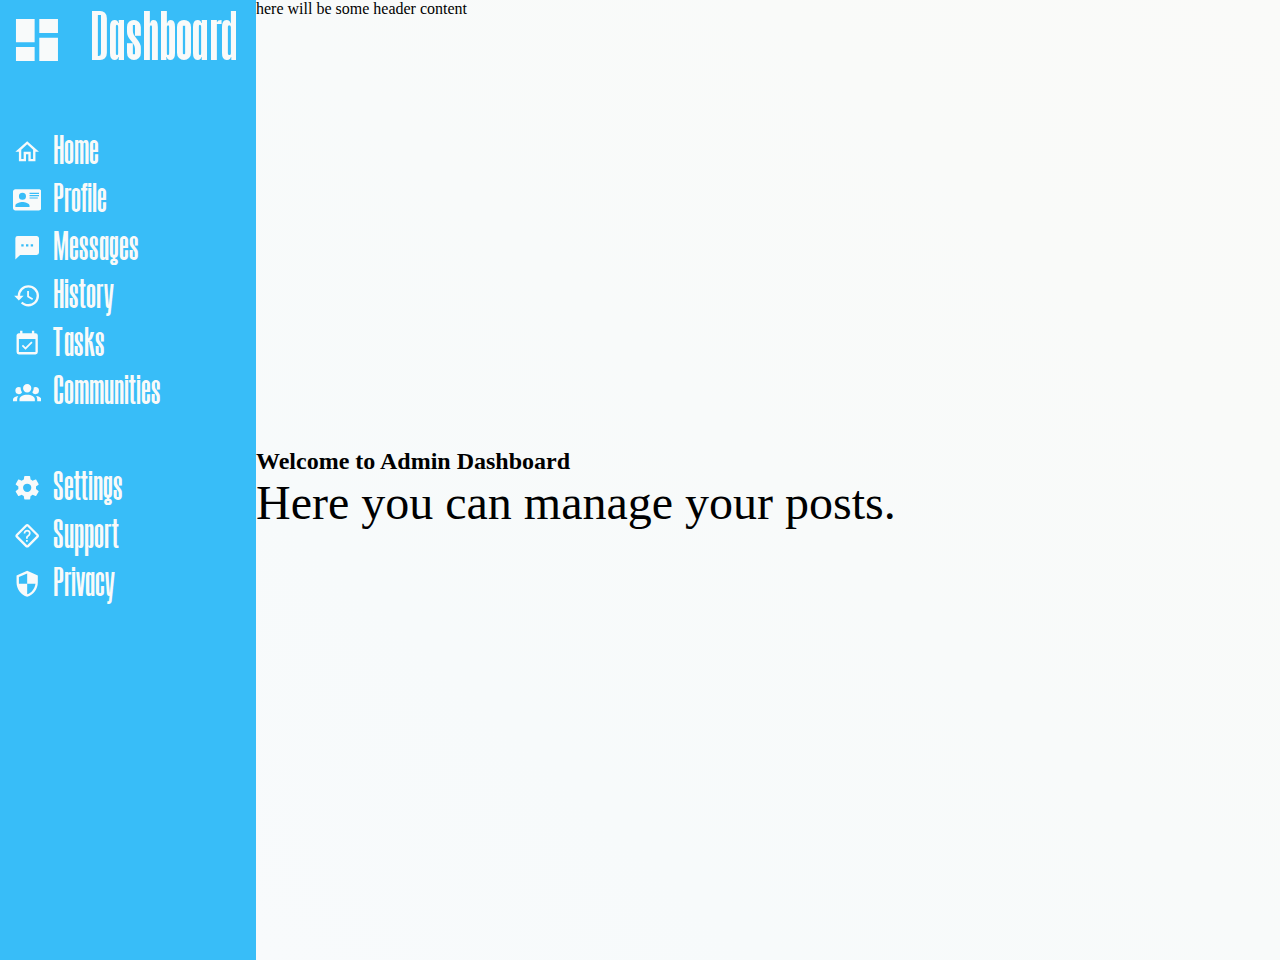
==== index.html @ 03dae3f3 "init sidebar" ====
<!DOCTYPE html>
<html lang="en">
<head>
    <meta charset="UTF-8">
    <meta name="viewport" content="width=device-width, initial-scale=1.0">
    <link rel="stylesheet" href="style.css" />
    <title>Admin Dashboard</title>
</head>
<body>
    <div class="page"> 
        <div class="sidebar">
            <div class="first-section">
                <svg xmlns="http://www.w3.org/2000/svg" viewBox="0 0 24 24"><title>view-dashboard</title><path d="M13,3V9H21V3M13,21H21V11H13M3,21H11V15H3M3,13H11V3H3V13Z" /></svg>
                <h1>Dashboard</h1>
            </div>
            <div class="second-section">
                <ul>
                    <li>
                        <svg xmlns="http://www.w3.org/2000/svg" viewBox="0 0 24 24"><title>home-outline</title><path d="M12 5.69L17 10.19V18H15V12H9V18H7V10.19L12 5.69M12 3L2 12H5V20H11V14H13V20H19V12H22" /></svg>
                        <p>Home</p>
                    </li>
                    <li>
                        <svg xmlns="http://www.w3.org/2000/svg" viewBox="0 0 24 24"><title>card-account-details</title><path d="M2,3H22C23.05,3 24,3.95 24,5V19C24,20.05 23.05,21 22,21H2C0.95,21 0,20.05 0,19V5C0,3.95 0.95,3 2,3M14,6V7H22V6H14M14,8V9H21.5L22,9V8H14M14,10V11H21V10H14M8,13.91C6,13.91 2,15 2,17V18H14V17C14,15 10,13.91 8,13.91M8,6A3,3 0 0,0 5,9A3,3 0 0,0 8,12A3,3 0 0,0 11,9A3,3 0 0,0 8,6Z" /></svg>
                        <p>Profile</p>
                    </li>
                    <li>
                        <svg xmlns="http://www.w3.org/2000/svg" viewBox="0 0 24 24"><title>message-processing</title><path d="M17,11H15V9H17M13,11H11V9H13M9,11H7V9H9M20,2H4A2,2 0 0,0 2,4V22L6,18H20A2,2 0 0,0 22,16V4C22,2.89 21.1,2 20,2Z" /></svg>
                        <p>Messages</p>
                    </li>
                    <li>
                        <svg xmlns="http://www.w3.org/2000/svg" viewBox="0 0 24 24"><title>history</title><path d="M13.5,8H12V13L16.28,15.54L17,14.33L13.5,12.25V8M13,3A9,9 0 0,0 4,12H1L4.96,16.03L9,12H6A7,7 0 0,1 13,5A7,7 0 0,1 20,12A7,7 0 0,1 13,19C11.07,19 9.32,18.21 8.06,16.94L6.64,18.36C8.27,20 10.5,21 13,21A9,9 0 0,0 22,12A9,9 0 0,0 13,3" /></svg>
                        <p>History</p>
                    </li>
                    <li>
                        <svg xmlns="http://www.w3.org/2000/svg" viewBox="0 0 24 24"><title>calendar-check</title><path d="M19,19H5V8H19M19,3H18V1H16V3H8V1H6V3H5C3.89,3 3,3.9 3,5V19A2,2 0 0,0 5,21H19A2,2 0 0,0 21,19V5A2,2 0 0,0 19,3M16.53,11.06L15.47,10L10.59,14.88L8.47,12.76L7.41,13.82L10.59,17L16.53,11.06Z" /></svg>
                        <p>Tasks</p>
                    </li>
                    <li>
                        <svg xmlns="http://www.w3.org/2000/svg" viewBox="0 0 24 24"><title>account-group</title><path d="M12,5.5A3.5,3.5 0 0,1 15.5,9A3.5,3.5 0 0,1 12,12.5A3.5,3.5 0 0,1 8.5,9A3.5,3.5 0 0,1 12,5.5M5,8C5.56,8 6.08,8.15 6.53,8.42C6.38,9.85 6.8,11.27 7.66,12.38C7.16,13.34 6.16,14 5,14A3,3 0 0,1 2,11A3,3 0 0,1 5,8M19,8A3,3 0 0,1 22,11A3,3 0 0,1 19,14C17.84,14 16.84,13.34 16.34,12.38C17.2,11.27 17.62,9.85 17.47,8.42C17.92,8.15 18.44,8 19,8M5.5,18.25C5.5,16.18 8.41,14.5 12,14.5C15.59,14.5 18.5,16.18 18.5,18.25V20H5.5V18.25M0,20V18.5C0,17.11 1.89,15.94 4.45,15.6C3.86,16.28 3.5,17.22 3.5,18.25V20H0M24,20H20.5V18.25C20.5,17.22 20.14,16.28 19.55,15.6C22.11,15.94 24,17.11 24,18.5V20Z" /></svg>
                        <p>Communities</p>
                    </li>
                </ul>
            </div>
            <div class="third-section">
                <ul>
                    <li>
                        <svg xmlns="http://www.w3.org/2000/svg" viewBox="0 0 24 24"><title>cog</title><path d="M12,15.5A3.5,3.5 0 0,1 8.5,12A3.5,3.5 0 0,1 12,8.5A3.5,3.5 0 0,1 15.5,12A3.5,3.5 0 0,1 12,15.5M19.43,12.97C19.47,12.65 19.5,12.33 19.5,12C19.5,11.67 19.47,11.34 19.43,11L21.54,9.37C21.73,9.22 21.78,8.95 21.66,8.73L19.66,5.27C19.54,5.05 19.27,4.96 19.05,5.05L16.56,6.05C16.04,5.66 15.5,5.32 14.87,5.07L14.5,2.42C14.46,2.18 14.25,2 14,2H10C9.75,2 9.54,2.18 9.5,2.42L9.13,5.07C8.5,5.32 7.96,5.66 7.44,6.05L4.95,5.05C4.73,4.96 4.46,5.05 4.34,5.27L2.34,8.73C2.21,8.95 2.27,9.22 2.46,9.37L4.57,11C4.53,11.34 4.5,11.67 4.5,12C4.5,12.33 4.53,12.65 4.57,12.97L2.46,14.63C2.27,14.78 2.21,15.05 2.34,15.27L4.34,18.73C4.46,18.95 4.73,19.03 4.95,18.95L7.44,17.94C7.96,18.34 8.5,18.68 9.13,18.93L9.5,21.58C9.54,21.82 9.75,22 10,22H14C14.25,22 14.46,21.82 14.5,21.58L14.87,18.93C15.5,18.67 16.04,18.34 16.56,17.94L19.05,18.95C19.27,19.03 19.54,18.95 19.66,18.73L21.66,15.27C21.78,15.05 21.73,14.78 21.54,14.63L19.43,12.97Z" /></svg>
                        <p>Settings</p>
                    </li>
                    <li>
                        <svg xmlns="http://www.w3.org/2000/svg" viewBox="0 0 24 24"><title>help-rhombus-outline</title><path d="M11 15.5H12.5V17H11V15.5M12 6.95C14.7 7.06 15.87 9.78 14.28 11.81C13.86 12.31 13.19 12.64 12.85 13.07C12.5 13.5 12.5 14 12.5 14.5H11C11 13.65 11 12.94 11.35 12.44C11.68 11.94 12.35 11.64 12.77 11.31C14 10.18 13.68 8.59 12 8.46C11.18 8.46 10.5 9.13 10.5 9.97H9C9 8.3 10.35 6.95 12 6.95M12 2C11.5 2 11 2.19 10.59 2.59L2.59 10.59C1.8 11.37 1.8 12.63 2.59 13.41L10.59 21.41C11.37 22.2 12.63 22.2 13.41 21.41L21.41 13.41C22.2 12.63 22.2 11.37 21.41 10.59L13.41 2.59C13 2.19 12.5 2 12 2M12 4L20 12L12 20L4 12Z" /></svg>
                        <p>Support</p>
                    </li>
                    <li>
                        <svg xmlns="http://www.w3.org/2000/svg" viewBox="0 0 24 24"><title>security</title><path d="M12,12H19C18.47,16.11 15.72,19.78 12,20.92V12H5V6.3L12,3.19M12,1L3,5V11C3,16.55 6.84,21.73 12,23C17.16,21.73 21,16.55 21,11V5L12,1Z" /></svg>
                        <p>Privacy</p>
                    </li>
                </ul>
            </div>
        </div>
        <div class="container">
            <div class="header"> 
                here will be some header content
            </div>
            <div class="content">
                <div class="main-content">
                    <h2>Welcome to Admin Dashboard</h2>
                    <p>Here you can manage your posts.</p>
                </div>
            </div>
    </div>
</div>
</body>
</html>
---- style.css ----
*{
    margin: 0;
    padding: 0;
}

@font-face {
    font-family: galgo-condensed;
    src: url(./static/fonts/Galgo_Condensed/GalgoVF.woff);
  }



.page{
    height: 100vh;
    display: grid;
    grid-template: 1fr / 1fr 4fr;
}

.sidebar{

background-color: #38bdf8;;
display: grid;
color: #f9faf9;
font-family: galgo-condensed;
grid-template: 1fr 3fr 2fr 4fr / 1fr;
gap: 5%;
}

.container{
    background-image: linear-gradient(to right top, #f8fafc, #f7fafb, #f8fafa, #f9faf9, #fafaf9);
    display: grid;
}

.first-section{
    display: grid;
    grid-row: 1 / 2;
    grid-template: 1fr / 1fr 2fr;
    justify-content: center;
    align-items: center;
    padding-left: 3%;
    font-size: 2.5em;
}

.second-section{
    grid-row: 2 /3;
}

.third-section{
    grid-row: 3 / 4;
}


li{
    display: grid;
    grid-template: 1fr / 1fr 5fr;
    list-style: none;
    padding-left: 5%;
    justify-content: center;
    align-items: center;
}

svg{
    width: 70%;
    height: 70%;
    fill:#f8fafa
}

p{
    font-size: 3em;
    font-weight: 500;
}
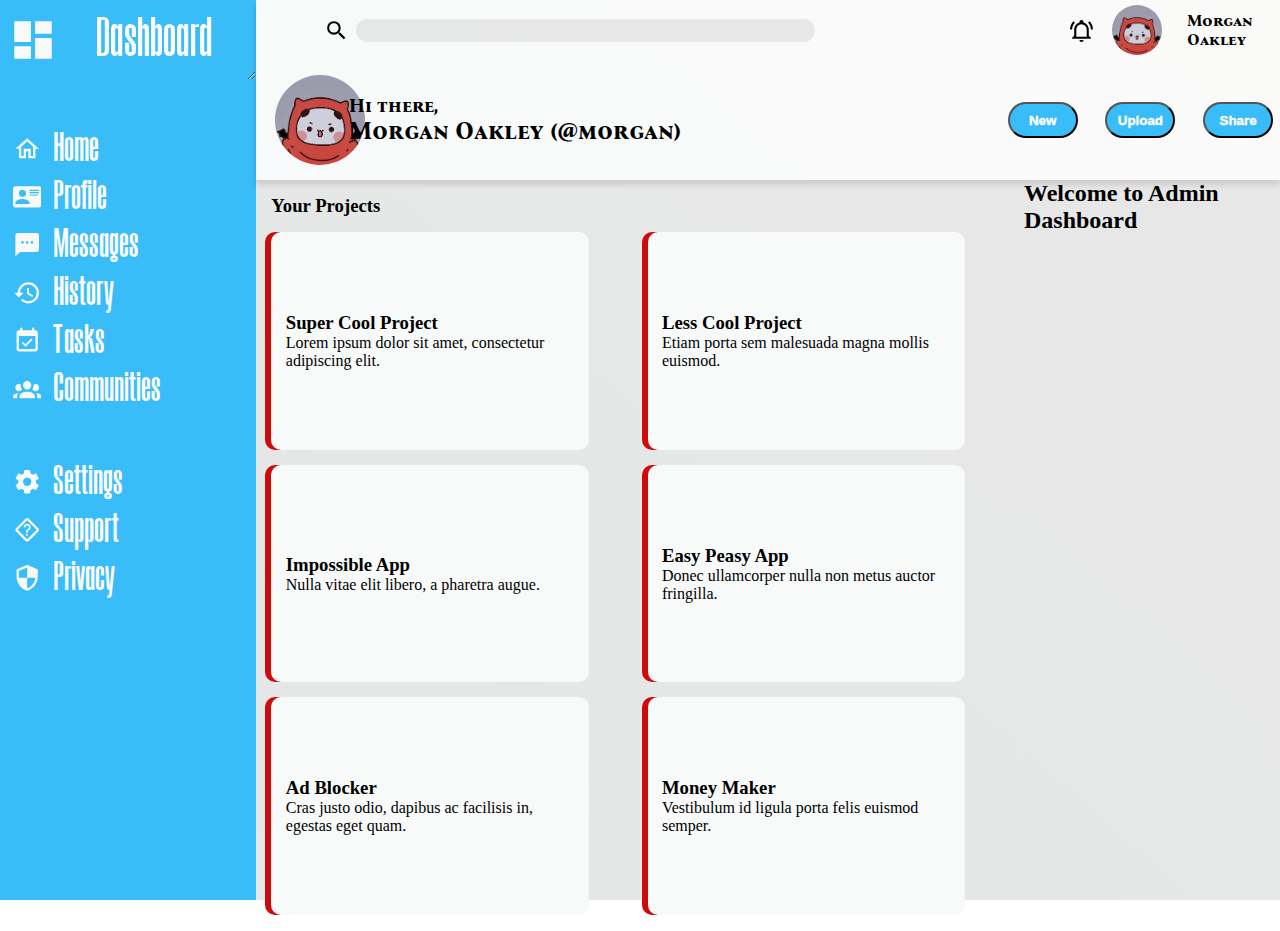
==== commit 3340146d: "Header and main content start" ====
--- a/index.html
+++ b/index.html
@@ -57,16 +57,66 @@
                     </li>
                 </ul>
             </div>
+        
         </div>
         <div class="container">
-            <div class="header"> 
-                here will be some header content
+            <div class="header">
+                 <div class="search-logo">
+                    <svg xmlns="http://www.w3.org/2000/svg" viewBox="0 0 24 24"><title>magnify</title><path d="M9.5,3A6.5,6.5 0 0,1 16,9.5C16,11.11 15.41,12.59 14.44,13.73L14.71,14H15.5L20.5,19L19,20.5L14,15.5V14.71L13.73,14.44C12.59,15.41 11.11,16 9.5,16A6.5,6.5 0 0,1 3,9.5A6.5,6.5 0 0,1 9.5,3M9.5,5C7,5 5,7 5,9.5C5,12 7,14 9.5,14C12,14 14,12 14,9.5C14,7 12,5 9.5,5Z" /></svg>
+                </div>
+                <div class="search-bar">
+                    <form action="get">
+                        <input type="text">
+                    </form>
+                </div>
+                <div class="notifications">
+                    <svg xmlns="http://www.w3.org/2000/svg" viewBox="0 0 24 24"><title>bell-ring-outline</title><path d="M10,21H14A2,2 0 0,1 12,23A2,2 0 0,1 10,21M21,19V20H3V19L5,17V11C5,7.9 7.03,5.17 10,4.29C10,4.19 10,4.1 10,4A2,2 0 0,1 12,2A2,2 0 0,1 14,4C14,4.1 14,4.19 14,4.29C16.97,5.17 19,7.9 19,11V17L21,19M17,11A5,5 0 0,0 12,6A5,5 0 0,0 7,11V18H17V11M19.75,3.19L18.33,4.61C20.04,6.3 21,8.6 21,11H23C23,8.07 21.84,5.25 19.75,3.19M1,11H3C3,8.6 3.96,6.3 5.67,4.61L4.25,3.19C2.16,5.25 1,8.07 1,11Z" /></svg>                </div>
+                <div class="user-logo" id="small"><img src="./static/images/profile-pic.jpeg" alt="Scarry cat"></div>
+                <div class="username">Morgan Oakley</div>
+
+                <div class="user-logo" id="big"><img src="./static/images/profile-pic.jpeg" alt="Scarry cat"></div>
+                <div class="salutation">
+                    <h3>Hi there,</h3>
+                    <h2>Morgan Oakley (@morgan)</h2>
+                </div>
+                <div class="btns-area">
+                    <button type="button" id="new">New</button>
+                    <button type="button" id="upload">Upload</button>
+                    <button type="button" id="share">Share</button>
+                </div>
             </div>
             <div class="content">
                 <div class="main-content">
-                    <h2>Welcome to Admin Dashboard</h2>
-                    <p>Here you can manage your posts.</p>
+                    <h3>Your Projects</h3>
+                    <div class="card-container">
+                        <div class="card" id="1">
+                            <h3>Super Cool Project</h3>
+                            <p>Lorem ipsum dolor sit amet, consectetur adipiscing elit.</p>
+                        </div>
+                        <div class="card" id="2">
+                            <h3>Less Cool Project</h3>
+                            <p>Etiam porta sem malesuada magna mollis euismod.</p>
+                        </div>
+                        <div class="card" id="3">
+                            <h3>Impossible App</h3>
+                            <p>Nulla vitae elit libero, a pharetra augue.</p>
+                        </div>
+                        <div class="card" id="4">
+                            <h3>Easy Peasy App</h3>
+                            <p>Donec ullamcorper nulla non metus auctor fringilla.</p>
+                        </div>
+                        <div class="card" id="5">
+                            <h3>Ad Blocker</h3>
+                            <p>Cras justo odio, dapibus ac facilisis in, egestas eget quam.</p>
+                        </div>
+                        <div class="card" id="6">
+                            <h3>Money Maker</h3>
+                            <p>Vestibulum id ligula porta felis euismod semper.</p>
+                        </div>
+                    </div> 
+                    
                 </div>
+                <h2>Welcome to Admin Dashboard</h2>
             </div>
     </div>
 </div>
--- a/style.css
+++ b/style.css
@@ -8,7 +8,15 @@
     src: url(./static/fonts/Galgo_Condensed/GalgoVF.woff);
   }
 
-
+@font-face{
+    font-family: bona-nova-sc;
+    src: url(./static/fonts/Bona_Nova_SC/BonaNovaSC-Regular.ttf);
+}
+
+@font-face{
+    font-family: bona-bold;
+    src: url(./static/fonts/Bona_Nova_SC/BonaNovaSC-Bold.ttf);
+}
 
 .page{
     height: 100vh;
@@ -18,27 +26,33 @@
 
 .sidebar{
 
-background-color: #38bdf8;;
+background-color: #38bdf8;
 display: grid;
 color: #f9faf9;
 font-family: galgo-condensed;
-grid-template: 1fr 3fr 2fr 4fr / 1fr;
+grid-template: 1fr 3fr 2fr 3fr / 1fr;
 gap: 5%;
+height: 100%;
 }
 
 .container{
     background-image: linear-gradient(to right top, #f8fafc, #f7fafb, #f8fafa, #f9faf9, #fafaf9);
     display: grid;
+    grid-template: 1fr 4fr / 1fr;
 }
 
 .first-section{
     display: grid;
+    resize: both;
+    overflow:auto;
     grid-row: 1 / 2;
     grid-template: 1fr / 1fr 2fr;
     justify-content: center;
     align-items: center;
     padding-left: 3%;
-    font-size: 2.5em;
+    gap: 5%;
+    padding-right: 10px;
+
 }
 
 .second-section{
@@ -49,9 +63,9 @@
     grid-row: 3 / 4;
 }
 
-
 li{
     display: grid;
+    resize: both;
     grid-template: 1fr / 1fr 5fr;
     list-style: none;
     padding-left: 5%;
@@ -59,13 +73,165 @@
     align-items: center;
 }
 
-svg{
+.sidebar svg{
+    width: max(70%, 20px);
+    height: max(70%, 20px);
+    fill:#f8fafa
+}
+
+.first-section svg{
+    width: min(70%, 50px);
+    height: auto;
+    fill:#f8fafa
+}
+
+/* header */
+
+.header svg{
+    width: 25px;
+    height: auto;
+
+}
+
+.notifications,
+.search-logo{
+    display: flex;
+    justify-content: right;
+    align-items: center;
+}
+
+.sidebar p{
+    font-size: clamp(20px,3em,10vw);
+    font-weight: 500;
+}
+
+.sidebar h1{
+    font-size: clamp(20px,4em,10vw);
+    font-weight: 500;
+}
+
+.header{
+    display: grid;
+    resize: both;
+    box-shadow: 0px 5px 5px #2b0d022d;
+    grid-template:1fr 2fr / 1fr 7fr repeat(3, 1fr);
+
+    
+}
+
+
+
+.user-logo{
+    display: flex;
+    height: 100%;
+    justify-content: left;
+    align-items: center;
+    padding-left: 20%;
+}
+
+
+.user-logo#small img{
+    height: 50px;
+    width: auto;
+    border-radius: 50%;
+}
+
+.user-logo#big img{
+    height: 90px;
+    width: auto;
+    border-radius: 50%;
+
+}
+
+
+
+.search-bar{
+    display: flex;
+    justify-content: left;
+    align-items: center;
+    padding-left: 1%;
+
+}
+
+.search-bar form{
     width: 70%;
-    height: 70%;
-    fill:#f8fafa
-}
-
-p{
-    font-size: 3em;
-    font-weight: 500;
+}
+.search-bar input {
+    width: 100%;
+    height: 100%;
+    border-radius: 20px; 
+    padding: 4px;
+    background-color:rgba(201, 201, 201, 0.397);
+    border: none; 
+}
+
+.btns-area{
+    grid-area: 2 / 3 / 3 / 6;
+    display: flex;
+    flex-direction: row;
+    width: 100%;
+    justify-content: center;
+    align-items: center;
+    gap: 10%;
+
+}
+
+.btns-area > button{
+    text-align: center;
+    width: 25%;
+    height: 30%;
+    border-radius: 20px;
+    background-color: #38bdf8;
+    color: #f8fafa;
+    font-weight: 1000;
+
+
+}
+
+.salutation,
+.username{
+    display: flex;
+    flex-direction: column;
+    justify-content: center;
+    font-family: bona-bold;
+}
+
+/* main-content */
+
+.content{
+    display: grid;
+    grid-template-columns: 3fr 1fr;
+    background-color:rgba(201, 201, 201, 0.397);
+    height: 100%;
+}
+
+.main-content{
+    display: flex;
+    height: 100%;
+    flex-direction: column;
+    padding: 2%;
+    gap: 2%; 
+}
+
+.card-container{
+    display: grid;
+    resize: both;
+    grid-template: repeat(auto-fill, minmax(200px, 1fr)) / 1fr 1fr ;
+    gap: 15px;
+    height: 100%;
+
+    
+}
+
+.card-container .card{
+    display: flex;
+    flex-direction: column;
+    background-color: #f8fafa;
+    border-radius: 10px;
+    justify-content: center;
+    padding: 4%;
+    width: 80%;
+    box-shadow: 0px 5px 5px #2b0d022d;
+    box-shadow: -6px 0px 0px rgb(206, 10, 10);
+
 }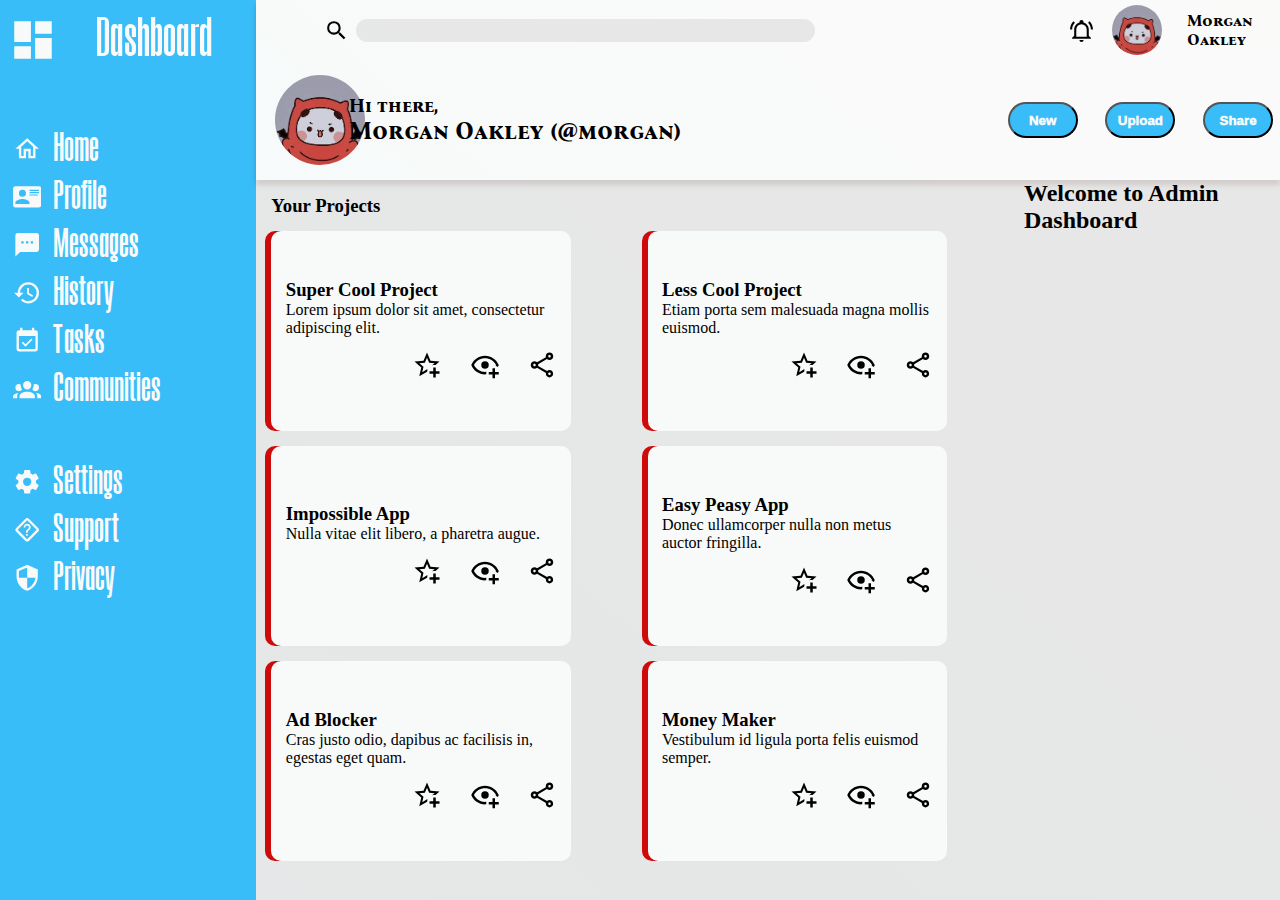
==== commit 95e9ff36: "Issue fix" ====
--- a/index.html
+++ b/index.html
@@ -92,26 +92,56 @@
                         <div class="card" id="1">
                             <h3>Super Cool Project</h3>
                             <p>Lorem ipsum dolor sit amet, consectetur adipiscing elit.</p>
+                            <div class="card-buttons">
+                                <button type="button" class="card-button" id="cb1"><svg xmlns="http://www.w3.org/2000/svg" viewBox="0 0 24 24"><title>star-plus-outline</title><path d="M5.8 21L7.4 14L2 9.2L9.2 8.6L12 2L14.8 8.6L22 9.2L18.8 12H18C17.3 12 16.6 12.1 15.9 12.4L18.1 10.5L13.7 10.1L12 6.1L10.3 10.1L5.9 10.5L9.2 13.4L8.2 17.7L12 15.4L12.5 15.7C12.3 16.2 12.1 16.8 12.1 17.3L5.8 21M17 14V17H14V19H17V22H19V19H22V17H19V14H17Z" /></svg></button>
+                                <button type="button" class="card-button" id="cb2"><svg xmlns="http://www.w3.org/2000/svg" viewBox="0 0 24 24"><title>eye-plus-outline</title><path d="M12,4.5C7,4.5 2.73,7.61 1,12C2.73,16.39 7,19.5 12,19.5C12.36,19.5 12.72,19.5 13.08,19.45C13.03,19.13 13,18.82 13,18.5C13,18.14 13.04,17.78 13.1,17.42C12.74,17.46 12.37,17.5 12,17.5C8.24,17.5 4.83,15.36 3.18,12C4.83,8.64 8.24,6.5 12,6.5C15.76,6.5 19.17,8.64 20.82,12C20.7,12.24 20.56,12.45 20.43,12.68C21.09,12.84 21.72,13.11 22.29,13.5C22.56,13 22.8,12.5 23,12C21.27,7.61 17,4.5 12,4.5M12,9A3,3 0 0,0 9,12A3,3 0 0,0 12,15A3,3 0 0,0 15,12A3,3 0 0,0 12,9M18,14.5V17.5H15V19.5H18V22.5H20V19.5H23V17.5H20V14.5H18Z" /></svg></button>
+                                <button type="button" class="card-button" id="cb3"><svg xmlns="http://www.w3.org/2000/svg" viewBox="0 0 24 24"><title>share-variant-outline</title><path d="M18 16.08C17.24 16.08 16.56 16.38 16.04 16.85L8.91 12.7C8.96 12.47 9 12.24 9 12S8.96 11.53 8.91 11.3L15.96 7.19C16.5 7.69 17.21 8 18 8C19.66 8 21 6.66 21 5S19.66 2 18 2 15 3.34 15 5C15 5.24 15.04 5.47 15.09 5.7L8.04 9.81C7.5 9.31 6.79 9 6 9C4.34 9 3 10.34 3 12S4.34 15 6 15C6.79 15 7.5 14.69 8.04 14.19L15.16 18.34C15.11 18.55 15.08 18.77 15.08 19C15.08 20.61 16.39 21.91 18 21.91S20.92 20.61 20.92 19C20.92 17.39 19.61 16.08 18 16.08M18 4C18.55 4 19 4.45 19 5S18.55 6 18 6 17 5.55 17 5 17.45 4 18 4M6 13C5.45 13 5 12.55 5 12S5.45 11 6 11 7 11.45 7 12 6.55 13 6 13M18 20C17.45 20 17 19.55 17 19S17.45 18 18 18 19 18.45 19 19 18.55 20 18 20Z" /></svg></button>
+                            </div>
                         </div>
                         <div class="card" id="2">
                             <h3>Less Cool Project</h3>
                             <p>Etiam porta sem malesuada magna mollis euismod.</p>
+                            <div class="card-buttons">
+                                <button type="button" class="card-button" id="cb1"><svg xmlns="http://www.w3.org/2000/svg" viewBox="0 0 24 24"><title>star-plus-outline</title><path d="M5.8 21L7.4 14L2 9.2L9.2 8.6L12 2L14.8 8.6L22 9.2L18.8 12H18C17.3 12 16.6 12.1 15.9 12.4L18.1 10.5L13.7 10.1L12 6.1L10.3 10.1L5.9 10.5L9.2 13.4L8.2 17.7L12 15.4L12.5 15.7C12.3 16.2 12.1 16.8 12.1 17.3L5.8 21M17 14V17H14V19H17V22H19V19H22V17H19V14H17Z" /></svg></button>
+                                <button type="button" class="card-button" id="cb2"><svg xmlns="http://www.w3.org/2000/svg" viewBox="0 0 24 24"><title>eye-plus-outline</title><path d="M12,4.5C7,4.5 2.73,7.61 1,12C2.73,16.39 7,19.5 12,19.5C12.36,19.5 12.72,19.5 13.08,19.45C13.03,19.13 13,18.82 13,18.5C13,18.14 13.04,17.78 13.1,17.42C12.74,17.46 12.37,17.5 12,17.5C8.24,17.5 4.83,15.36 3.18,12C4.83,8.64 8.24,6.5 12,6.5C15.76,6.5 19.17,8.64 20.82,12C20.7,12.24 20.56,12.45 20.43,12.68C21.09,12.84 21.72,13.11 22.29,13.5C22.56,13 22.8,12.5 23,12C21.27,7.61 17,4.5 12,4.5M12,9A3,3 0 0,0 9,12A3,3 0 0,0 12,15A3,3 0 0,0 15,12A3,3 0 0,0 12,9M18,14.5V17.5H15V19.5H18V22.5H20V19.5H23V17.5H20V14.5H18Z" /></svg></button>
+                                <button type="button" class="card-button" id="cb3"><svg xmlns="http://www.w3.org/2000/svg" viewBox="0 0 24 24"><title>share-variant-outline</title><path d="M18 16.08C17.24 16.08 16.56 16.38 16.04 16.85L8.91 12.7C8.96 12.47 9 12.24 9 12S8.96 11.53 8.91 11.3L15.96 7.19C16.5 7.69 17.21 8 18 8C19.66 8 21 6.66 21 5S19.66 2 18 2 15 3.34 15 5C15 5.24 15.04 5.47 15.09 5.7L8.04 9.81C7.5 9.31 6.79 9 6 9C4.34 9 3 10.34 3 12S4.34 15 6 15C6.79 15 7.5 14.69 8.04 14.19L15.16 18.34C15.11 18.55 15.08 18.77 15.08 19C15.08 20.61 16.39 21.91 18 21.91S20.92 20.61 20.92 19C20.92 17.39 19.61 16.08 18 16.08M18 4C18.55 4 19 4.45 19 5S18.55 6 18 6 17 5.55 17 5 17.45 4 18 4M6 13C5.45 13 5 12.55 5 12S5.45 11 6 11 7 11.45 7 12 6.55 13 6 13M18 20C17.45 20 17 19.55 17 19S17.45 18 18 18 19 18.45 19 19 18.55 20 18 20Z" /></svg></button>
+                            </div>
                         </div>
                         <div class="card" id="3">
                             <h3>Impossible App</h3>
                             <p>Nulla vitae elit libero, a pharetra augue.</p>
+                            <div class="card-buttons">
+                                <button type="button" class="card-button" id="cb1"><svg xmlns="http://www.w3.org/2000/svg" viewBox="0 0 24 24"><title>star-plus-outline</title><path d="M5.8 21L7.4 14L2 9.2L9.2 8.6L12 2L14.8 8.6L22 9.2L18.8 12H18C17.3 12 16.6 12.1 15.9 12.4L18.1 10.5L13.7 10.1L12 6.1L10.3 10.1L5.9 10.5L9.2 13.4L8.2 17.7L12 15.4L12.5 15.7C12.3 16.2 12.1 16.8 12.1 17.3L5.8 21M17 14V17H14V19H17V22H19V19H22V17H19V14H17Z" /></svg></button>
+                                <button type="button" class="card-button" id="cb2"><svg xmlns="http://www.w3.org/2000/svg" viewBox="0 0 24 24"><title>eye-plus-outline</title><path d="M12,4.5C7,4.5 2.73,7.61 1,12C2.73,16.39 7,19.5 12,19.5C12.36,19.5 12.72,19.5 13.08,19.45C13.03,19.13 13,18.82 13,18.5C13,18.14 13.04,17.78 13.1,17.42C12.74,17.46 12.37,17.5 12,17.5C8.24,17.5 4.83,15.36 3.18,12C4.83,8.64 8.24,6.5 12,6.5C15.76,6.5 19.17,8.64 20.82,12C20.7,12.24 20.56,12.45 20.43,12.68C21.09,12.84 21.72,13.11 22.29,13.5C22.56,13 22.8,12.5 23,12C21.27,7.61 17,4.5 12,4.5M12,9A3,3 0 0,0 9,12A3,3 0 0,0 12,15A3,3 0 0,0 15,12A3,3 0 0,0 12,9M18,14.5V17.5H15V19.5H18V22.5H20V19.5H23V17.5H20V14.5H18Z" /></svg></button>
+                                <button type="button" class="card-button" id="cb3"><svg xmlns="http://www.w3.org/2000/svg" viewBox="0 0 24 24"><title>share-variant-outline</title><path d="M18 16.08C17.24 16.08 16.56 16.38 16.04 16.85L8.91 12.7C8.96 12.47 9 12.24 9 12S8.96 11.53 8.91 11.3L15.96 7.19C16.5 7.69 17.21 8 18 8C19.66 8 21 6.66 21 5S19.66 2 18 2 15 3.34 15 5C15 5.24 15.04 5.47 15.09 5.7L8.04 9.81C7.5 9.31 6.79 9 6 9C4.34 9 3 10.34 3 12S4.34 15 6 15C6.79 15 7.5 14.69 8.04 14.19L15.16 18.34C15.11 18.55 15.08 18.77 15.08 19C15.08 20.61 16.39 21.91 18 21.91S20.92 20.61 20.92 19C20.92 17.39 19.61 16.08 18 16.08M18 4C18.55 4 19 4.45 19 5S18.55 6 18 6 17 5.55 17 5 17.45 4 18 4M6 13C5.45 13 5 12.55 5 12S5.45 11 6 11 7 11.45 7 12 6.55 13 6 13M18 20C17.45 20 17 19.55 17 19S17.45 18 18 18 19 18.45 19 19 18.55 20 18 20Z" /></svg></button>
+                            </div>
                         </div>
                         <div class="card" id="4">
                             <h3>Easy Peasy App</h3>
                             <p>Donec ullamcorper nulla non metus auctor fringilla.</p>
+                            <div class="card-buttons">
+                                <button type="button" class="card-button" id="cb1"><svg xmlns="http://www.w3.org/2000/svg" viewBox="0 0 24 24"><title>star-plus-outline</title><path d="M5.8 21L7.4 14L2 9.2L9.2 8.6L12 2L14.8 8.6L22 9.2L18.8 12H18C17.3 12 16.6 12.1 15.9 12.4L18.1 10.5L13.7 10.1L12 6.1L10.3 10.1L5.9 10.5L9.2 13.4L8.2 17.7L12 15.4L12.5 15.7C12.3 16.2 12.1 16.8 12.1 17.3L5.8 21M17 14V17H14V19H17V22H19V19H22V17H19V14H17Z" /></svg></button>
+                                <button type="button" class="card-button" id="cb2"><svg xmlns="http://www.w3.org/2000/svg" viewBox="0 0 24 24"><title>eye-plus-outline</title><path d="M12,4.5C7,4.5 2.73,7.61 1,12C2.73,16.39 7,19.5 12,19.5C12.36,19.5 12.72,19.5 13.08,19.45C13.03,19.13 13,18.82 13,18.5C13,18.14 13.04,17.78 13.1,17.42C12.74,17.46 12.37,17.5 12,17.5C8.24,17.5 4.83,15.36 3.18,12C4.83,8.64 8.24,6.5 12,6.5C15.76,6.5 19.17,8.64 20.82,12C20.7,12.24 20.56,12.45 20.43,12.68C21.09,12.84 21.72,13.11 22.29,13.5C22.56,13 22.8,12.5 23,12C21.27,7.61 17,4.5 12,4.5M12,9A3,3 0 0,0 9,12A3,3 0 0,0 12,15A3,3 0 0,0 15,12A3,3 0 0,0 12,9M18,14.5V17.5H15V19.5H18V22.5H20V19.5H23V17.5H20V14.5H18Z" /></svg></button>
+                                <button type="button" class="card-button" id="cb3"><svg xmlns="http://www.w3.org/2000/svg" viewBox="0 0 24 24"><title>share-variant-outline</title><path d="M18 16.08C17.24 16.08 16.56 16.38 16.04 16.85L8.91 12.7C8.96 12.47 9 12.24 9 12S8.96 11.53 8.91 11.3L15.96 7.19C16.5 7.69 17.21 8 18 8C19.66 8 21 6.66 21 5S19.66 2 18 2 15 3.34 15 5C15 5.24 15.04 5.47 15.09 5.7L8.04 9.81C7.5 9.31 6.79 9 6 9C4.34 9 3 10.34 3 12S4.34 15 6 15C6.79 15 7.5 14.69 8.04 14.19L15.16 18.34C15.11 18.55 15.08 18.77 15.08 19C15.08 20.61 16.39 21.91 18 21.91S20.92 20.61 20.92 19C20.92 17.39 19.61 16.08 18 16.08M18 4C18.55 4 19 4.45 19 5S18.55 6 18 6 17 5.55 17 5 17.45 4 18 4M6 13C5.45 13 5 12.55 5 12S5.45 11 6 11 7 11.45 7 12 6.55 13 6 13M18 20C17.45 20 17 19.55 17 19S17.45 18 18 18 19 18.45 19 19 18.55 20 18 20Z" /></svg></button>
+                            </div>
                         </div>
                         <div class="card" id="5">
                             <h3>Ad Blocker</h3>
                             <p>Cras justo odio, dapibus ac facilisis in, egestas eget quam.</p>
+                            <div class="card-buttons">
+                                <button type="button" class="card-button" id="cb1"><svg xmlns="http://www.w3.org/2000/svg" viewBox="0 0 24 24"><title>star-plus-outline</title><path d="M5.8 21L7.4 14L2 9.2L9.2 8.6L12 2L14.8 8.6L22 9.2L18.8 12H18C17.3 12 16.6 12.1 15.9 12.4L18.1 10.5L13.7 10.1L12 6.1L10.3 10.1L5.9 10.5L9.2 13.4L8.2 17.7L12 15.4L12.5 15.7C12.3 16.2 12.1 16.8 12.1 17.3L5.8 21M17 14V17H14V19H17V22H19V19H22V17H19V14H17Z" /></svg></button>
+                                <button type="button" class="card-button" id="cb2"><svg xmlns="http://www.w3.org/2000/svg" viewBox="0 0 24 24"><title>eye-plus-outline</title><path d="M12,4.5C7,4.5 2.73,7.61 1,12C2.73,16.39 7,19.5 12,19.5C12.36,19.5 12.72,19.5 13.08,19.45C13.03,19.13 13,18.82 13,18.5C13,18.14 13.04,17.78 13.1,17.42C12.74,17.46 12.37,17.5 12,17.5C8.24,17.5 4.83,15.36 3.18,12C4.83,8.64 8.24,6.5 12,6.5C15.76,6.5 19.17,8.64 20.82,12C20.7,12.24 20.56,12.45 20.43,12.68C21.09,12.84 21.72,13.11 22.29,13.5C22.56,13 22.8,12.5 23,12C21.27,7.61 17,4.5 12,4.5M12,9A3,3 0 0,0 9,12A3,3 0 0,0 12,15A3,3 0 0,0 15,12A3,3 0 0,0 12,9M18,14.5V17.5H15V19.5H18V22.5H20V19.5H23V17.5H20V14.5H18Z" /></svg></button>
+                                <button type="button" class="card-button" id="cb3"><svg xmlns="http://www.w3.org/2000/svg" viewBox="0 0 24 24"><title>share-variant-outline</title><path d="M18 16.08C17.24 16.08 16.56 16.38 16.04 16.85L8.91 12.7C8.96 12.47 9 12.24 9 12S8.96 11.53 8.91 11.3L15.96 7.19C16.5 7.69 17.21 8 18 8C19.66 8 21 6.66 21 5S19.66 2 18 2 15 3.34 15 5C15 5.24 15.04 5.47 15.09 5.7L8.04 9.81C7.5 9.31 6.79 9 6 9C4.34 9 3 10.34 3 12S4.34 15 6 15C6.79 15 7.5 14.69 8.04 14.19L15.16 18.34C15.11 18.55 15.08 18.77 15.08 19C15.08 20.61 16.39 21.91 18 21.91S20.92 20.61 20.92 19C20.92 17.39 19.61 16.08 18 16.08M18 4C18.55 4 19 4.45 19 5S18.55 6 18 6 17 5.55 17 5 17.45 4 18 4M6 13C5.45 13 5 12.55 5 12S5.45 11 6 11 7 11.45 7 12 6.55 13 6 13M18 20C17.45 20 17 19.55 17 19S17.45 18 18 18 19 18.45 19 19 18.55 20 18 20Z" /></svg></button>
+                            </div>
                         </div>
                         <div class="card" id="6">
                             <h3>Money Maker</h3>
                             <p>Vestibulum id ligula porta felis euismod semper.</p>
+                            <div class="card-buttons">
+                                <button type="button" class="card-button" id="cb1"><svg xmlns="http://www.w3.org/2000/svg" viewBox="0 0 24 24"><title>star-plus-outline</title><path d="M5.8 21L7.4 14L2 9.2L9.2 8.6L12 2L14.8 8.6L22 9.2L18.8 12H18C17.3 12 16.6 12.1 15.9 12.4L18.1 10.5L13.7 10.1L12 6.1L10.3 10.1L5.9 10.5L9.2 13.4L8.2 17.7L12 15.4L12.5 15.7C12.3 16.2 12.1 16.8 12.1 17.3L5.8 21M17 14V17H14V19H17V22H19V19H22V17H19V14H17Z" /></svg></button>
+                                <button type="button" class="card-button" id="cb2"><svg xmlns="http://www.w3.org/2000/svg" viewBox="0 0 24 24"><title>eye-plus-outline</title><path d="M12,4.5C7,4.5 2.73,7.61 1,12C2.73,16.39 7,19.5 12,19.5C12.36,19.5 12.72,19.5 13.08,19.45C13.03,19.13 13,18.82 13,18.5C13,18.14 13.04,17.78 13.1,17.42C12.74,17.46 12.37,17.5 12,17.5C8.24,17.5 4.83,15.36 3.18,12C4.83,8.64 8.24,6.5 12,6.5C15.76,6.5 19.17,8.64 20.82,12C20.7,12.24 20.56,12.45 20.43,12.68C21.09,12.84 21.72,13.11 22.29,13.5C22.56,13 22.8,12.5 23,12C21.27,7.61 17,4.5 12,4.5M12,9A3,3 0 0,0 9,12A3,3 0 0,0 12,15A3,3 0 0,0 15,12A3,3 0 0,0 12,9M18,14.5V17.5H15V19.5H18V22.5H20V19.5H23V17.5H20V14.5H18Z" /></svg></button>
+                                <button type="button" class="card-button" id="cb3"><svg xmlns="http://www.w3.org/2000/svg" viewBox="0 0 24 24"><title>share-variant-outline</title><path d="M18 16.08C17.24 16.08 16.56 16.38 16.04 16.85L8.91 12.7C8.96 12.47 9 12.24 9 12S8.96 11.53 8.91 11.3L15.96 7.19C16.5 7.69 17.21 8 18 8C19.66 8 21 6.66 21 5S19.66 2 18 2 15 3.34 15 5C15 5.24 15.04 5.47 15.09 5.7L8.04 9.81C7.5 9.31 6.79 9 6 9C4.34 9 3 10.34 3 12S4.34 15 6 15C6.79 15 7.5 14.69 8.04 14.19L15.16 18.34C15.11 18.55 15.08 18.77 15.08 19C15.08 20.61 16.39 21.91 18 21.91S20.92 20.61 20.92 19C20.92 17.39 19.61 16.08 18 16.08M18 4C18.55 4 19 4.45 19 5S18.55 6 18 6 17 5.55 17 5 17.45 4 18 4M6 13C5.45 13 5 12.55 5 12S5.45 11 6 11 7 11.45 7 12 6.55 13 6 13M18 20C17.45 20 17 19.55 17 19S17.45 18 18 18 19 18.45 19 19 18.55 20 18 20Z" /></svg></button>
+                            </div>
                         </div>
                     </div> 
                     
--- a/style.css
+++ b/style.css
@@ -18,8 +18,16 @@
     src: url(./static/fonts/Bona_Nova_SC/BonaNovaSC-Bold.ttf);
 }
 
+
+body{
+    display: flex;
+    width: 100%;
+    height: 100vh;
+    margin: 0;
+    padding: 0;
+}
 .page{
-    height: 100vh;
+    width: 100%;
     display: grid;
     grid-template: 1fr / 1fr 4fr;
 }
@@ -32,7 +40,7 @@
 font-family: galgo-condensed;
 grid-template: 1fr 3fr 2fr 3fr / 1fr;
 gap: 5%;
-height: 100%;
+
 }
 
 .container{
@@ -44,7 +52,7 @@
 .first-section{
     display: grid;
     resize: both;
-    overflow:auto;
+
     grid-row: 1 / 2;
     grid-template: 1fr / 1fr 2fr;
     justify-content: center;
@@ -202,12 +210,12 @@
     display: grid;
     grid-template-columns: 3fr 1fr;
     background-color:rgba(201, 201, 201, 0.397);
-    height: 100%;
+
 }
 
 .main-content{
     display: flex;
-    height: 100%;
+
     flex-direction: column;
     padding: 2%;
     gap: 2%; 
@@ -216,9 +224,9 @@
 .card-container{
     display: grid;
     resize: both;
-    grid-template: repeat(auto-fill, minmax(200px, 1fr)) / 1fr 1fr ;
+    grid-template: repeat(3, min(200px, 50%)) / 1fr 1fr ;
     gap: 15px;
-    height: 100%;
+
 
     
 }
@@ -230,8 +238,29 @@
     border-radius: 10px;
     justify-content: center;
     padding: 4%;
-    width: 80%;
+    width: 75%;
     box-shadow: 0px 5px 5px #2b0d022d;
     box-shadow: -6px 0px 0px rgb(206, 10, 10);
 
+}
+
+.card-buttons{
+
+    display: flex;
+    align-self:flex-end;
+    justify-content:end;
+    width: 100%;
+    gap: 10%;
+    padding-top: 5%;
+
+
+}
+
+.card-buttons button{
+    width: 30px;
+    height: auto;
+    border-radius: 20px;
+    background-color: #f8fafa;
+    font-weight: 1000;
+    border: none;
 }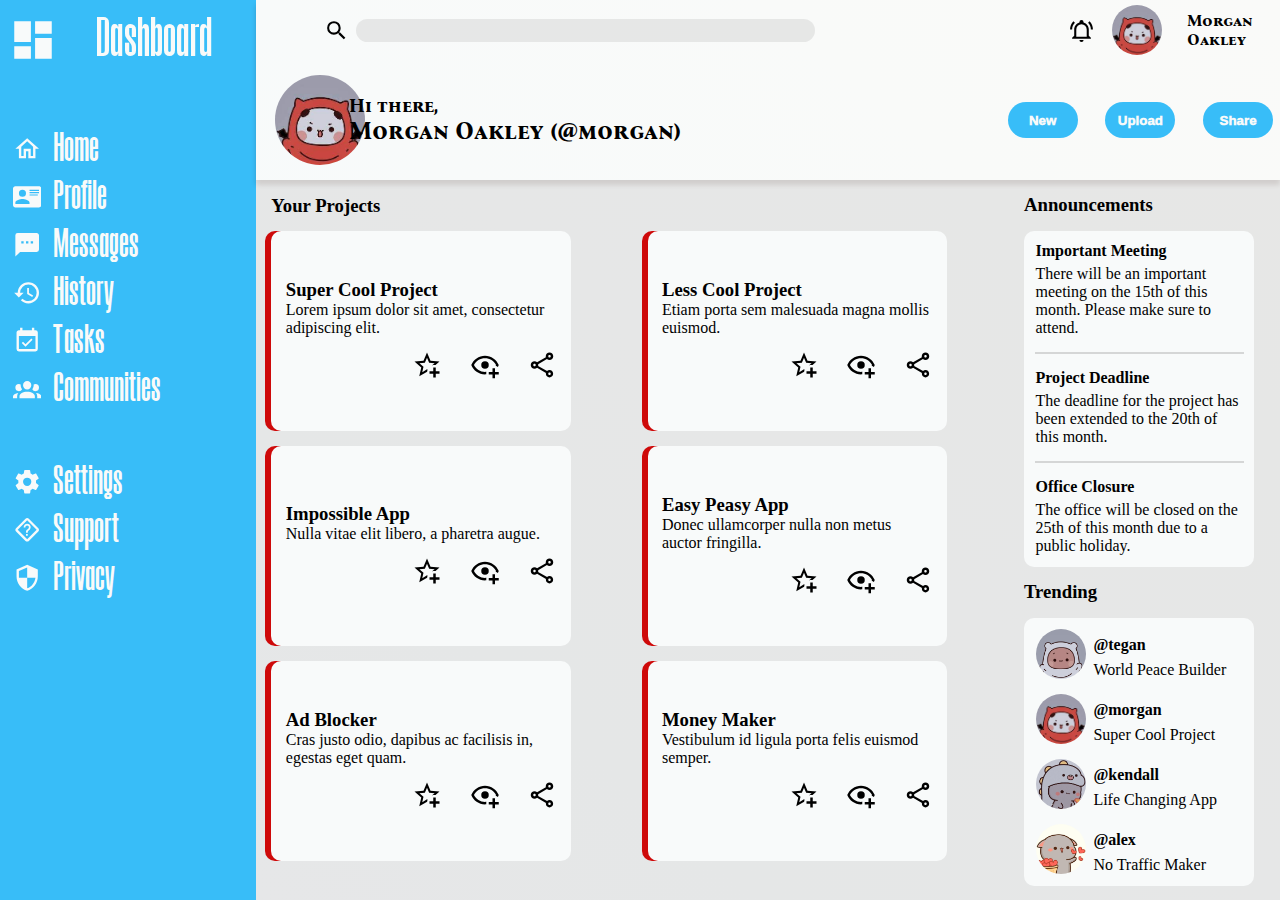
==== commit e5b4fe1a: "Finished project" ====
--- a/index.html
+++ b/index.html
@@ -146,7 +146,52 @@
                     </div> 
                     
                 </div>
-                <h2>Welcome to Admin Dashboard</h2>
+                <div class="side-content">
+                    <div class="top-side-card">
+                        <h3>Announcements</h3>
+                        <div class="announcements-container">
+                            <div class="announcement" id="announcement1">
+                                <h4>Important Meeting</h4>
+                                <p>There will be an important meeting on the 15th of this month. Please make sure to attend.</p>
+                            </div>
+                            <hr>
+                            <div class="announcement" id="announcement2">
+                                <h4>Project Deadline</h4>
+                                <p>The deadline for the project has been extended to the 20th of this month.</p>
+                            </div>
+                            <hr>
+                            <div class="announcement" id="announcement3">
+                                <h4>Office Closure</h4>
+                                <p>The office will be closed on the 25th of this month due to a public holiday.</p>
+                            </div>
+                        </div>
+                    </div>
+                    <div class="bottom-side-card">
+                        <h3>Trending</h3>
+                        <div class="user-container">
+                            <div class="user" id="tegan">
+                                <img src="./static/images/white-cat.jpg" alt="white cat">
+                                <h4>@tegan</h4>
+                                <p>World Peace Builder</p>
+                            </div>
+                            <div class="user" id="morgan">
+                                <img src="./static/images/profile-pic.jpeg" alt="Scarry cat">
+                                <h4>@morgan</h4>
+                                <p>Super Cool Project</p>
+                            </div>
+                            <div class="user" id="kendall">
+                                <img src="./static/images/dino-cat.jpg" alt="dino-cat">
+                                <h4>@kendall</h4>
+                                <p>Life Changing App</p>
+                            </div>
+                            <div class="user" id="alex">
+                                <img src="./static/images/love-cat.jpg" alt="love-cat">
+                                <h4>@alex</h4>
+                                <p>No Traffic Maker</p>
+                            </div>
+                        </div>
+                    </div>
+                </div>
             </div>
     </div>
 </div>
--- a/style.css
+++ b/style.css
@@ -138,7 +138,8 @@
 }
 
 
-.user-logo#small img{
+.user-logo#small img,
+.user img{
     height: 50px;
     width: auto;
     border-radius: 50%;
@@ -192,6 +193,7 @@
     background-color: #38bdf8;
     color: #f8fafa;
     font-weight: 1000;
+    border: none;
 
 
 }
@@ -215,7 +217,6 @@
 
 .main-content{
     display: flex;
-
     flex-direction: column;
     padding: 2%;
     gap: 2%; 
@@ -263,4 +264,78 @@
     background-color: #f8fafa;
     font-weight: 1000;
     border: none;
-}+}
+
+
+/* side-content */
+
+.side-content{
+    display: flex;
+    flex-direction: column;
+    height: 100%;
+    width: 90%;
+    justify-content: space-evenly;
+}
+
+
+.user-container{
+    display: flex;
+    flex-direction: column;
+    background-color: #f8fafa;
+    justify-content: center;
+    align-items: center;
+    padding: 5%;
+    border-radius: 10px;
+    gap: 15px;
+
+}
+.user{
+    display: grid;
+    grid-template: 1fr / 1fr 4fr ;
+    justify-content: center;
+    align-items: center;
+    }
+
+.user p{
+    grid-area: 2 / 2 / 3 / 3;
+    padding-left: 5%;
+}
+
+.user h4{
+    padding-left: 5%;
+}
+
+.user img{
+    grid-area: 1 / 1 / 3 / 2;
+}
+
+.announcements-container{
+    display: flex;
+    flex-direction: column;
+    background-color: #f8fafa;
+    justify-content: center;
+    align-items: center;
+    padding: 5%;
+    border-radius: 10px;
+    gap: 15px;
+    
+}
+
+.announcement{
+    display: flex;
+    flex-direction: column;
+    gap: 5px;
+}
+hr{
+    width: 100%;
+    border: 1px solid #16161627;
+}
+
+
+
+.top-side-card,
+.bottom-side-card{
+    display: flex;
+    flex-direction: column;
+    gap:15px
+}
